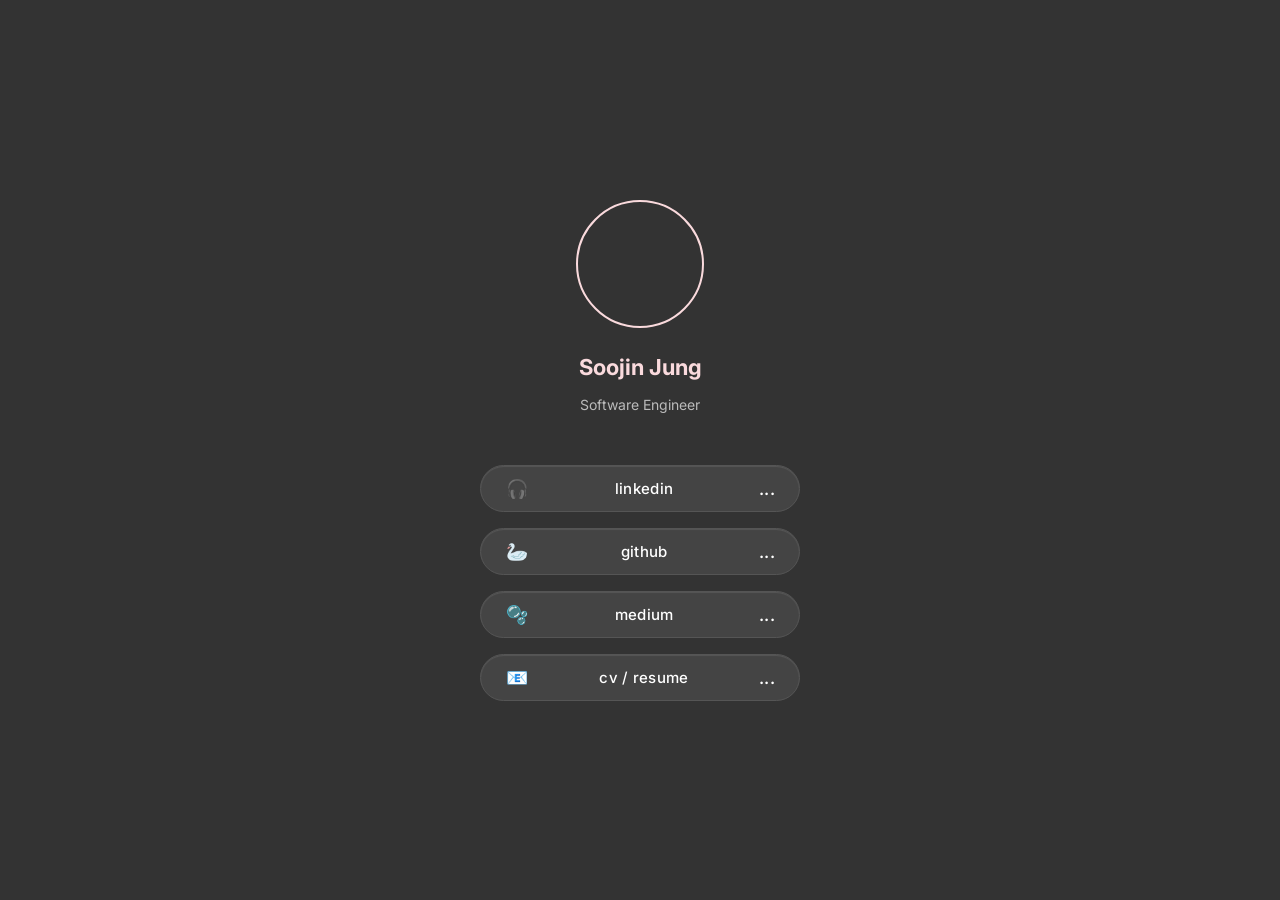
==== index.html @ 7132e80c "feat: add CV page and refactor CSS into external files - Replace Instagram button with CV/Resume lin" ====
<!doctype html>
<html lang="en">
  <head>
    <meta charset="UTF-8" />
    <meta http-equiv="X-UA-Compatible" content="IE=edge" />
    <meta name="viewport" content="width=device-width, initial-scale=1.0" />
    <meta property="og:title" content="Soojin Jung Profile" />
    <meta property="og:description" content="Software Engineer" />
    <meta property="og:image" content="images/pink_notebook.jpg" />
    <title>Soojin Jung Profile</title>
    <link rel="stylesheet" href="styles/common.css" />
    <link rel="stylesheet" href="styles/index.css" />
  </head>

  <body>
    <div class="wrap">
      <div class="profile"></div>
      <h1 class="main">Soojin Jung</h1>
      <p class="sub">Software Engineer</p>

      <a
        class="button-wrap"
        href="https://www.linkedin.com/in/soojin-jung-313191284/"
        target="_blank"
      >
        <span class="icon">🎧</span>
        <span>linkedin</span>
        <span class="dots">...</span>
      </a>
      <a class="button-wrap" href="https://github.com/soojjung" target="_blank">
        <span class="icon">🦢</span>
        <span>github</span>
        <span class="dots">...</span>
      </a>
      <a
        class="button-wrap"
        href="https://medium.com/@sojjung3"
        target="_blank"
      >
        <span class="icon">🫧</span>
        <span>medium</span>
        <span class="dots">...</span>
      </a>
      <a class="button-wrap" href="cv.html" target="_blank">
        <span class="icon">📧</span>
        <span>cv / resume</span>
        <span class="dots">...</span>
      </a>
    </div>
  </body>
</html>
---- styles/common.css ----
@import url("https://fonts.googleapis.com/css2?family=Inter:wght@400;500;600;700&display=swap");

* {
  margin: 0;
  padding: 0;
  box-sizing: border-box;
  font-family: var(--font-sans);
}
---- styles/index.css ----
:root {
  --accent: #fadadd;
  --bg: #333333;
  --sub-text: #bbbbbb;
  --btn-bg: #444;
  --btn-border: #555;
  --btn-text: #fff;
  --font-sans: "Inter", sans-serif;
}

body {
  background-color: var(--bg);
  min-height: 100vh;
  display: flex;
  justify-content: center;
  align-items: center;
  padding: 2rem;
}

.wrap {
  display: flex;
  flex-direction: column;
  gap: 16px;
  width: 320px;
  align-items: center;
}

.profile {
  width: 128px;
  height: 128px;
  border-radius: 50%;
  background-image: url("/images/pink_notebook.jpg");
  background-position: center;
  background-size: cover;
  border: 2px solid var(--accent);
  margin-bottom: 10px;
}

.main {
  font-size: 22px;
  color: var(--accent);
  font-weight: bold;
}

.sub {
  font-size: 14px;
  color: var(--sub-text);
  margin-bottom: 36px;
}

a.button-wrap {
  background-color: var(--btn-bg);
  border-radius: 32px;
  padding: 12px 24px;
  color: var(--btn-text);
  font-weight: 500;
  font-size: 15px;
  display: flex;
  align-items: center;
  justify-content: space-between;
  border: 1px solid var(--btn-border);
  box-shadow: inset 0 1px 1px rgba(255, 255, 255, 0.1);
  letter-spacing: 0.3px;
  transition: background 0.3s ease;
  cursor: pointer;
  width: 100%;
  text-decoration: none;
}

a.button-wrap:hover {
  background-color: #555;
}

.icon {
  font-size: 18px;
  display: flex;
  align-items: center;
  justify-content: center;
  width: 24px;
}

.button-wrap span:nth-child(2) {
  flex: 1;
  text-align: center;
}

.dots {
  font-size: 18px;
  display: flex;
  align-items: center;
  justify-content: center;
}
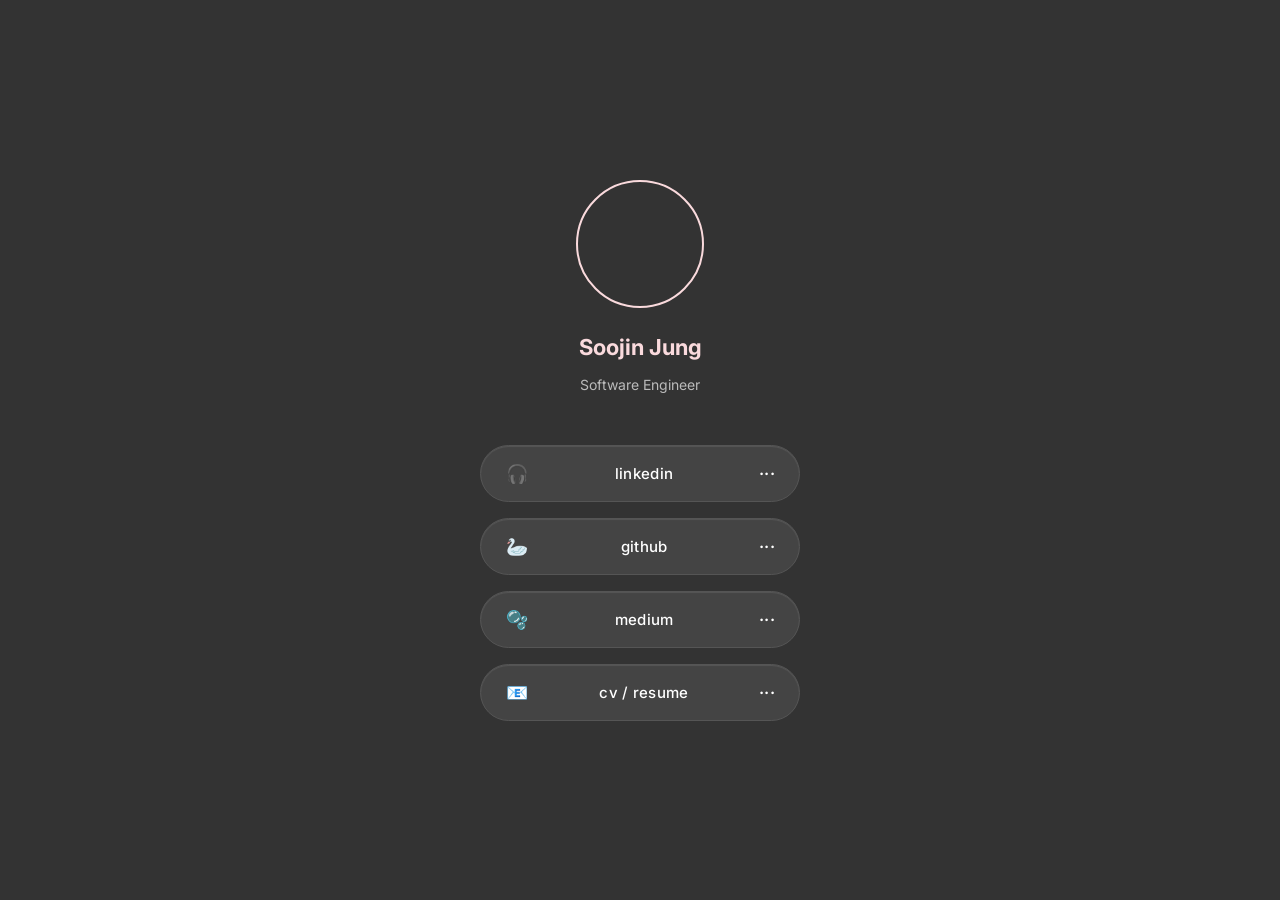
==== commit 18974644: "fix: restore button dots margin and move font loading to HTML - Restore margin-bottom on .dots for c" ====
--- a/index.html
+++ b/index.html
@@ -8,6 +8,9 @@
     <meta property="og:description" content="Software Engineer" />
     <meta property="og:image" content="images/pink_notebook.jpg" />
     <title>Soojin Jung Profile</title>
+    <link rel="preconnect" href="https://fonts.googleapis.com" />
+    <link rel="preconnect" href="https://fonts.gstatic.com" crossorigin />
+    <link rel="stylesheet" href="https://fonts.googleapis.com/css2?family=Inter:wght@500&display=swap" />
     <link rel="stylesheet" href="styles/common.css" />
     <link rel="stylesheet" href="styles/index.css" />
   </head>
--- a/styles/common.css
+++ b/styles/common.css
@@ -1,5 +1,3 @@
-@import url("https://fonts.googleapis.com/css2?family=Inter:wght@400;500;600;700&display=swap");
-
 * {
   margin: 0;
   padding: 0;
--- a/styles/index.css
+++ b/styles/index.css
@@ -86,6 +86,7 @@
 
 .dots {
   font-size: 18px;
+  margin-bottom: 10px;
   display: flex;
   align-items: center;
   justify-content: center;
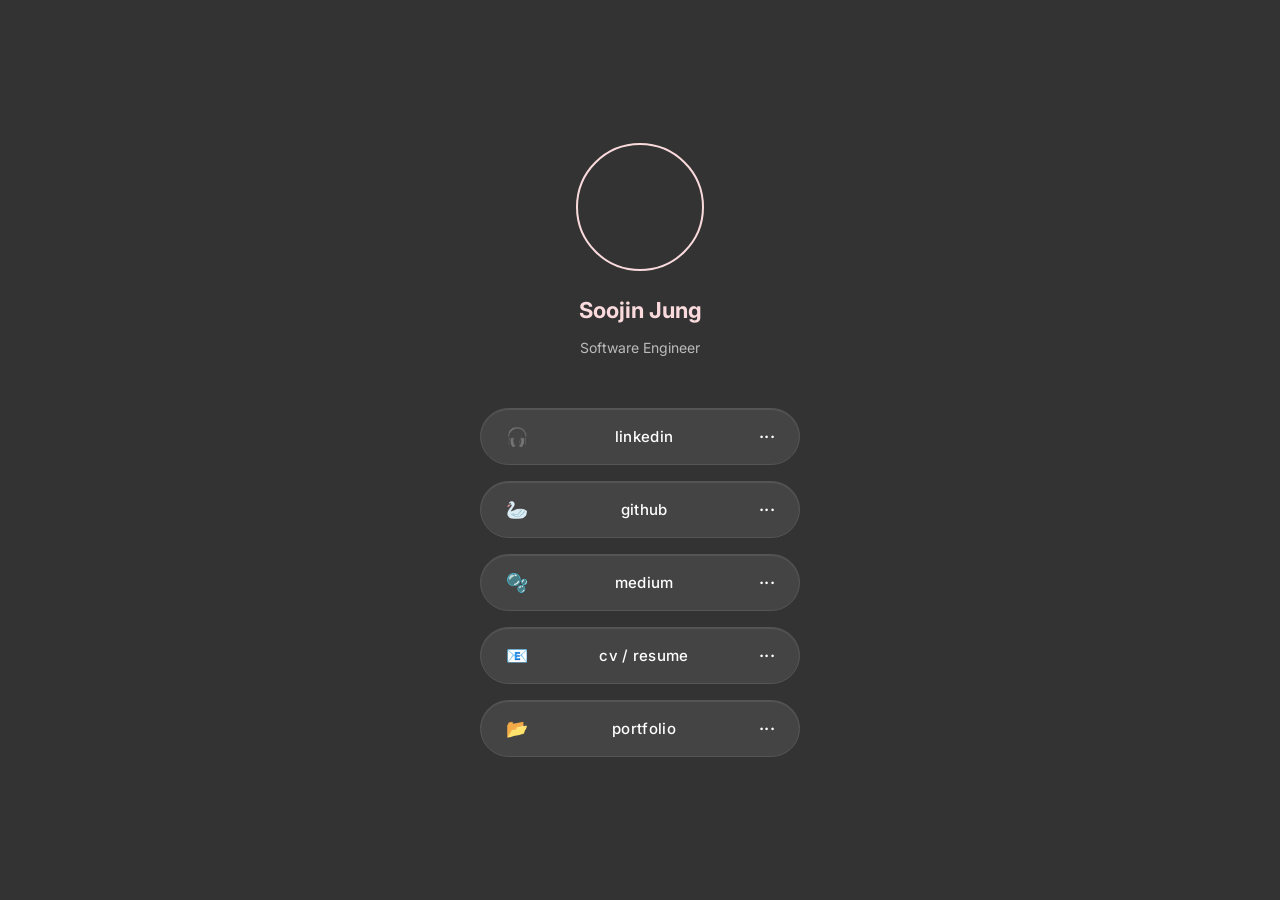
==== commit 4d7793b1: "feat: add portfolio page and refine CV for backend/fullstack positioning Add detailed portfolio.html" ====
--- a/index.html
+++ b/index.html
@@ -10,7 +10,10 @@
     <title>Soojin Jung Profile</title>
     <link rel="preconnect" href="https://fonts.googleapis.com" />
     <link rel="preconnect" href="https://fonts.gstatic.com" crossorigin />
-    <link rel="stylesheet" href="https://fonts.googleapis.com/css2?family=Inter:wght@500&display=swap" />
+    <link
+      rel="stylesheet"
+      href="https://fonts.googleapis.com/css2?family=Inter:wght@500&display=swap"
+    />
     <link rel="stylesheet" href="styles/common.css" />
     <link rel="stylesheet" href="styles/index.css" />
   </head>
@@ -44,9 +47,14 @@
         <span>medium</span>
         <span class="dots">...</span>
       </a>
-      <a class="button-wrap" href="cv.html" target="_blank">
+      <a class="button-wrap" href="cv.html">
         <span class="icon">📧</span>
         <span>cv / resume</span>
+        <span class="dots">...</span>
+      </a>
+      <a class="button-wrap" href="portfolio.html">
+        <span class="icon">📂</span>
+        <span>portfolio</span>
         <span class="dots">...</span>
       </a>
     </div>
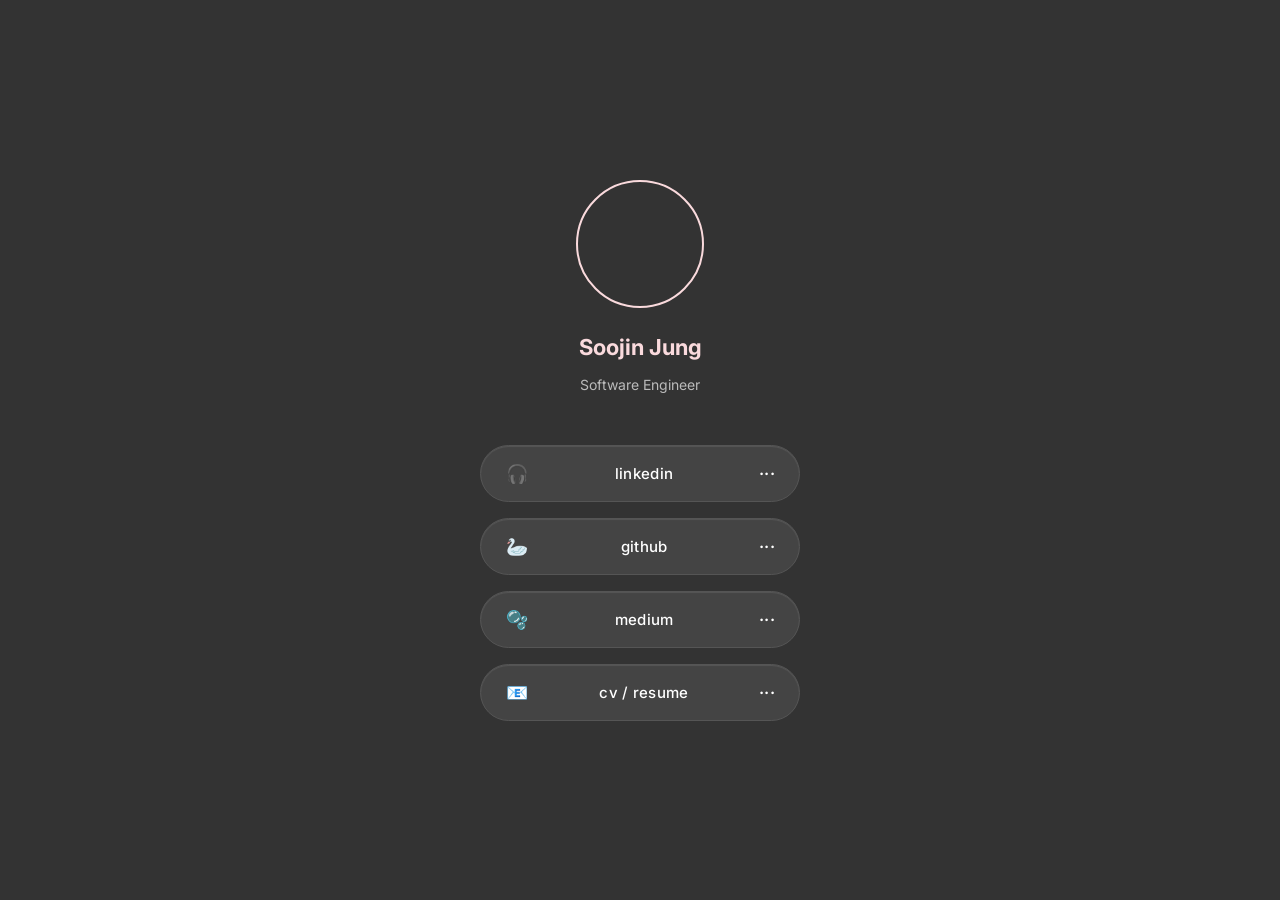
==== commit ec113026: "feat: refine CV and portfolio content for accuracy and readability Simplify technical jargon, remove" ====
--- a/index.html
+++ b/index.html
@@ -52,11 +52,6 @@
         <span>cv / resume</span>
         <span class="dots">...</span>
       </a>
-      <a class="button-wrap" href="portfolio.html">
-        <span class="icon">📂</span>
-        <span>portfolio</span>
-        <span class="dots">...</span>
-      </a>
     </div>
   </body>
 </html>
--- a/styles/index.css
+++ b/styles/index.css
@@ -10,7 +10,7 @@
 
 body {
   background-color: var(--bg);
-  min-height: 100vh;
+  min-height: 100svh;
   display: flex;
   justify-content: center;
   align-items: center;
@@ -91,3 +91,39 @@
   align-items: center;
   justify-content: center;
 }
+
+/* Mobile — fit content to device height, prevent scroll */
+@media (max-width: 600px) {
+  body {
+    padding: 1rem;
+  }
+
+  .wrap {
+    gap: 12px;
+    width: 100%;
+    max-width: 320px;
+  }
+
+  .profile {
+    width: 96px;
+    height: 96px;
+    margin-bottom: 2px;
+  }
+
+  .main {
+    font-size: 20px;
+  }
+
+  .sub {
+    margin-bottom: 14px;
+  }
+
+  a.button-wrap {
+    padding: 10px 20px;
+    font-size: 14px;
+  }
+
+  .dots {
+    margin-bottom: 6px;
+  }
+}
